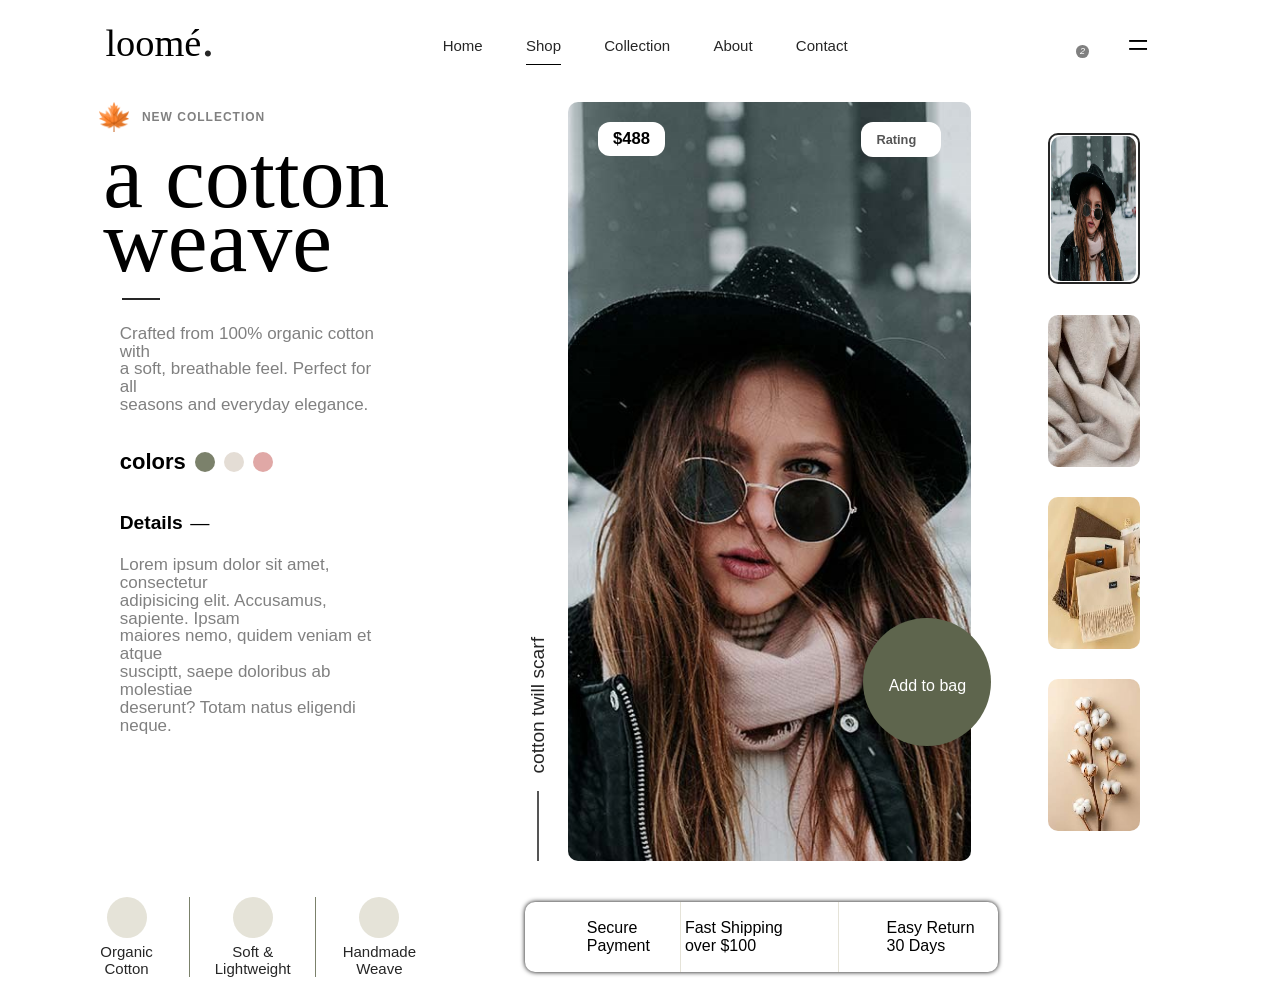
==== Assignment 1/index.html @ da024525 "I have done folder structur" ====
<!doctype html>
<html lang="en">
  <head>
    <meta charset="UTF-8" />
    <meta name="viewport" content="width=device-width, initial-scale=1.0" />
    <title>loomé</title>
    <link rel="stylesheet" href="style.css" />
    <link
      href="https://cdn.jsdelivr.net/npm/remixicon@4.9.0/fonts/remixicon.css"
      rel="stylesheet"
    />
  </head>
  <body>
    <div id="nav">
      <div id="logo-name">loomé<span>.</span></div>
      <div id="nav-links">
        <h2>
          <a href="">Home</a>
          <div class="bottom-border"></div>
        </h2>
        <h2 id="shop">
          <a href="" >Shop</a>
          <div id="shop-border"></div>
        </h2>
        <h2>
          <a href="">Collection</a>
          <div class="bottom-border"></div>
        </h2>
        <h2>
          <a href="">About</a>
          <div class="bottom-border"></div>
        </h2>
        <h2>
          <a href="">Contact</a>
          <div class="bottom-border"></div>
        </h2>
      </div>
      <div id="nav-icons">
        <i class="ri-shopping-bag-line"><div class="product-count">2</div></i>
        <h2>=</h2>
      </div>
    </div>
    <!-- navbaar -->

    <div id="main">
      <div id="main-left">
        <div id="collection">
          <img src="leaf.png" alt="" />
          <h3>NEW COLLECTION</h3>
        </div>
        <h1>
          a cotton <br />
          weave
        </h1>
        <div id="border-bottom"></div>
        <p>
          Crafted from 100% organic cotton with <br />
          a soft, breathable feel. Perfect for all <br />
          seasons and everyday elegance.
        </p>
        <div id="colors">
          <span>colors</span>
          <div class="class" id="color1"></div>
          <div class="class" id="color2"></div>
          <div class="class" id="color3"></div>
        </div>
        <div id="details">Details <span>—</span></div>
        <p id="paragrap">
          Lorem ipsum dolor sit amet, consectetur <br />
          adipisicing elit. Accusamus, sapiente. Ipsam <br />
          maiores nemo, quidem veniam et atque <br />
          susciptt, saepe doloribus ab molestiae <br />
          deserunt? Totam natus eligendi neque.
        </p>
      </div>

      <div id="verticle-text">
        <h3>cotton twill scarf</h3>
        <div id="border"></div>
      </div>
      <div id="main-mid">
          <div id="price">$488</div>
          <div id="rating">Rating<i class="ri-star-s-fill"></i><i class="ri-star-s-fill"></i><i class="ri-star-s-fill"></i><i class="ri-star-s-fill"></i><i class="ri-star-s-fill"></i></div>
          <div id="circle"><i class="ri-shopping-bag-line"></i> <span>Add to bag</span></div>
      </div>
      <div id="main-right">
        <div class="image" id="image1"><img src="girl.jpg" alt="" /></div>
        <div class="image" id="image2"><img src="image1.jpg" alt="" /></div>
        <div class="image" id="image3"><img src="image2.jpg" alt="" /></div>
        <div class="image" id="image4"><img src="image3.jpg" alt="" /></div>
      </div>
    </div>

    <div id="footer">
      <div id="left-footer">
        <div class="footer-image" id="last-div">
          <i class="ri-leaf-line"></i>
          <span>Organic <br />Cotton</span>
        </div>

        <div class="footer-image" id="last-div">
          <i class="ri-leaf-line"></i>
          <span>Soft & <br />Lightweight</span>
        </div>
        <div class="footer-image">
          <i class="ri-leaf-line"></i>
          <span>Handmade <br />Weave</span>
        </div>
      </div>
      <div id="right-footer">
        <div id="right-div1" class="right-divs">
           <img src="https://icons.veryicon.com/png/o/business/bank-related-2/endorsement-guarantee-1.png" alt="">
          <span>Secure <br />Payment</span>
        </div>
        <div id="right-div2" class="right-divs">
           <img src="https://www.metzgerei.de/media/08/19/0b/1669625310/iconversand.png" alt="">
          <span>Fast Shipping<br/> over $100</span>
        </div>
        <div id="right-div3" class="right-divs">
           <img src="https://i.pinimg.com/136x136/24/74/af/2474af4ef27833a67f652222ea26c55b.jpg" alt="">
          <span>Easy Return<br />30 Days</span>
        </div>
      </div>
    </div>
  </body>
</html>
---- Assignment 1/style.css ----
*{
    margin: 0;
    padding: 0;
    box-sizing: border-box;
}
html,
body{
    height: 100%;
    width: 100%;
}

#nav{
    height: 30px;
    width: 100%;
    /* background-color: rgb(158, 158, 62); */
    display: flex;
    justify-content: space-around;
    align-items: center;
    padding: 3vw 2vw;
}

#logo-name{
    font-size: 3vw;
}
#logo-name span{
    font-size: 4vw;
    color: #262626;
    
}

#nav-links{
    width: 40%;
    margin: 0 2vw;
    /* background-color: yellow; */
    display: flex;
    justify-content: space-evenly;
    align-items: center;
}
#nav-links a{
    text-decoration: none;
    font-size: 15px;
    font-family: Arial, Helvetica, sans-serif;
    font-weight: lighter;
    color: #262626;
}
#shop-border{
    margin-top: 10px;
    height: 1.6px;
    width: 100%;
    background-color: black;
    opacity: 1;
    cursor: pointer;
    transition: 1s;
}
#shop:hover #shop-border{
    opacity: 0;
    transition: 1s;
}
#nav-links h2{
    /* background-color: yellow; */
    margin-top: 2vw;
    display: flex;
    flex-direction: column;
    cursor: pointer;
}
.bottom-border{
    margin-top: 10px;
    height: 1.6px;
    width: 100%;
    background-color: black;
    opacity: 0;
    cursor: pointer;
    transition: 1s;
}
#nav-links h2:hover .bottom-border{
    opacity: 1;
    transition: .8s
}

#nav-icons{
    display: flex;
    /* background-color: yellow; */
    justify-content: space-between;
    align-items: center;
    margin-top: 1vw;
}
#nav-icons h2{
    margin: 0 2vw;
    font-size: 3vw;
    font-weight: 500;
}

#nav-icons i{
    position: relative;
    margin: 0 1vw;
    font-size: 2vw;
    font-weight: lighter;
    /* background-color: #262626; */
    
}

.product-count{
    font-family: Arial, Helvetica, sans-serif;
    background-color: gray;
    border-radius: 50%;
    display: flex;
    justify-content: center;
    align-items: center;
    height: 1vw;
    width: 1vw;
    position: absolute;
    top: -5%;
    right: -5%;
    color: white;
    font-size: 9px;
}
/* navbaar done */

#main{
    width: 90%;
    margin-left: 5%;
    height: 90%;
    padding: 2vw 0vw;
    /* background-color: #262626; */
    display: flex;
    justify-content: space-evenly;
}

#main-left{
    width: 33%;
    height: 100%;
    /* background-color: antiquewhite; */
}
#collection{
    display: flex;
    justify-content: center;
    align-items: center;
    width: 15vw;
    height: 30px;
    /* background-color: yellow; */
    margin-left: 15px;
}
#collection img{
    height: 30px;
    margin: 0 1vw;
}
#collection h3{
    font-family: Arial, Helvetica, sans-serif;
    font-size: 12px;
    color: gray;
    font-weight: light;
    letter-spacing: 1px;
    
}

#main-left h1{
    font-size: 7vw;
    margin: 1vw 3vw;
    line-height: 5vw;
    font-weight: 500;
    
}
#border-bottom{
    margin: 25px 57px;
    height: 1.5px;
    width: 3vw;
    background-color: #262626;
}

#main-left p{
    margin: 20px 55px;
    font-family: Arial, Helvetica, sans-serif;
    font-size: 17px;
    line-height: 1.4vw;
    color: gray;
}
#colors{
    /* background-color: #262626; */
    width: 12vw;
    display: flex;
    justify-content: space-between;
    align-items: center;
    margin: 35px 55px;
    font-weight: bolder;
    font-size: 22px;
    font-family: Arial, Helvetica, sans-serif;
}

.class{
    width: 20px;
    height: 20px;
    border-radius: 50%;
    background-color: yellow;
    margin: 0 0px;
}

#color1{
    background-color: #7B816B;
}
#color2{
    background-color: #E4DDD5;
}
#color3{
    background-color: #E0A8A6;
}

#details{
    margin: 20px 55px;
    font-family: Arial, Helvetica, sans-serif;
    font-weight: bold;
    display: flex;
    justify-content: space-between;
    align-items: center;
    width: 7vw;
    height: 2vw;
    font-size: 1.5vw;
    /* background-color: aqua; */
}
#details span{
    font-weight: lighter;
}


#verticle-text{
    display: flex;
    flex-direction: column;
    align-items: center;
    justify-content: flex-end; /* neeche */
    gap: 18px;
    width: 5%;
    height: 100%;
    /* background-color: antiquewhite; */
    margin-left: 5vw;
}
#verticle-text h3{
    font-family: Arial, Helvetica, sans-serif;
    writing-mode: vertical-rl;
    transform: rotate(180deg); /* text direction sahi */
    color: #262626;
    font-size: 1.5vw;
    font-weight: 500;
    margin: 0;
}

#border{
    width: 2px;
    height: 70px;
    background-color: #555;
}



























#main-mid{
    width: 35%;
    border-radius: 10px;
    height: 100%;
    background-color: antiquewhite;
    background-image: url(girl.jpg);
    background-position: center;
    background-size: cover;
    margin-right: 5vw;
    display: flex;
    justify-content: space-between;
    padding: 20px 30px;
    position: relative;
}
#price{
    background-color: #FFFFFF;
    height: fit-content;
    border-radius: 12px;
    font-weight: bold;
    font-size: 1.3vw;
    font-family: Arial, Helvetica, sans-serif;
    padding: 7px 15px;
}
#rating{
    background-color: #FFFFFF;
    color: #555;
    height: fit-content;
    border-radius: 12px;
    font-weight: bold;
    font-size: 1vw;
    font-family: Arial, Helvetica, sans-serif;
    padding: 10px 15px;
}
#rating i{
    color: #7B816B;
    margin: 0 1px;
}
#circle{
    position: absolute;
    align-items: center;
    justify-content: center;
    background-color: #5E654D;
    border-radius: 50%;
    color: white;
    right: -5%;
    top: 68%;
    display: flex;
    flex-direction: column;
    justify-content: center;
    align-items: center;
    height: 10vw;
    width: 10vw;
    font-family: Arial, Helvetica, sans-serif;
}
#circle i{
    font-size: 1.3vw;
    
}
#circle span{
    margin-top: 8px;
}




#main-right{
    /* margin-left: 30px; */
    width: 10%;
    height: 100%;
    /* background-color: antiquewhite; */
    display: flex;
    flex-direction: column;
    justify-content: space-evenly;
    align-items: center;
    margin-right: 5vw;
} 
#image1{
    border: 2px solid #262626;
    display: flex;
    justify-content: center;
    align-items: center;
    
}
#image1 img{
    background-position: center;
    background-size: contain;
    overflow: hidden;
    width: 97%;
    height: 98%;
    border-radius: 10px;
}

.image{
    height: 20%;
    width: 80%;
    overflow: hidden;
    border-radius: 10px;

}
.image img{
    width: 100%;
    height: 100%;
    background-size: cover;
    overflow: hidden;
    background-position: center;
    transition: 1s;

}
.image:hover{
    border: 2px solid #262626;
    scale: 1.2;
    transition: 1s;
    
}

#footer{
    margin-left: 5%;
    width: 73%;
    height: 100px;
    /* background-color: #262626; */
    display: flex;
    justify-content: space-between;
    align-items: center;
}


#left-footer{
    width: 45%;
    height: 80%;
    /* background-color: red; */
    display: flex;
    justify-content: flex-start;
    align-items: center;
}
.footer-image{
    width: 30%;
    height: 100%;
    /* background-color: #7B816B; */
    /* margin: 20px; */
    /* border-right: 1px solid #7B816B; */
    display: flex;
    flex-direction: column;
    justify-content: space-between;
    align-items: center;
    text-align: center;
    font-family: Arial, Helvetica, sans-serif;
}
.footer-image i{
    display: flex;
    justify-content: center;
    align-items: center;
    height: 60px;
    width: 40px;
    color: gray;
    /* padding: 5px; */
    font-size: 1.5vw;
    background-color: #E5E3D8;
    border-radius: 50%;
}
.footer-image span{
    /* background-color: red; */
    font-size: 15px;
    color: #262626;
    margin-top: 5px;
}
#last-div{
   border-right: 1px solid #7B816B;
}

#right-footer{
    display: flex;
    align-items: center;
    justify-content: space-evenly;
    /* background-color: rgb(69, 19, 19); */
    margin-left: 0vw;
    width: 37vw;
    height: 70px;
    border-radius: 10px;
    box-shadow: 0 0 5px 0px;
}

#right-last-div{
    display: flex;
    justify-content: space-between;
    align-items: center;
    width: 30%;
    height: 100%;
}
.right-divs{
    display: flex;
    align-items: center;
    justify-content: space-evenly;
    margin: 0 2px;
    width: 35vw;
    height: 70px;
    /* background-color: yellow; */
}
.right-divs img{
    height: 40px;
}
.right-divs span{
    font-family: Arial, Helvetica, sans-serif;
}
#right-div2, #right-div1{
    border-right: 1px solid #E5E3D8;
}

#right-div2 {
    justify-content: flex-start;
}
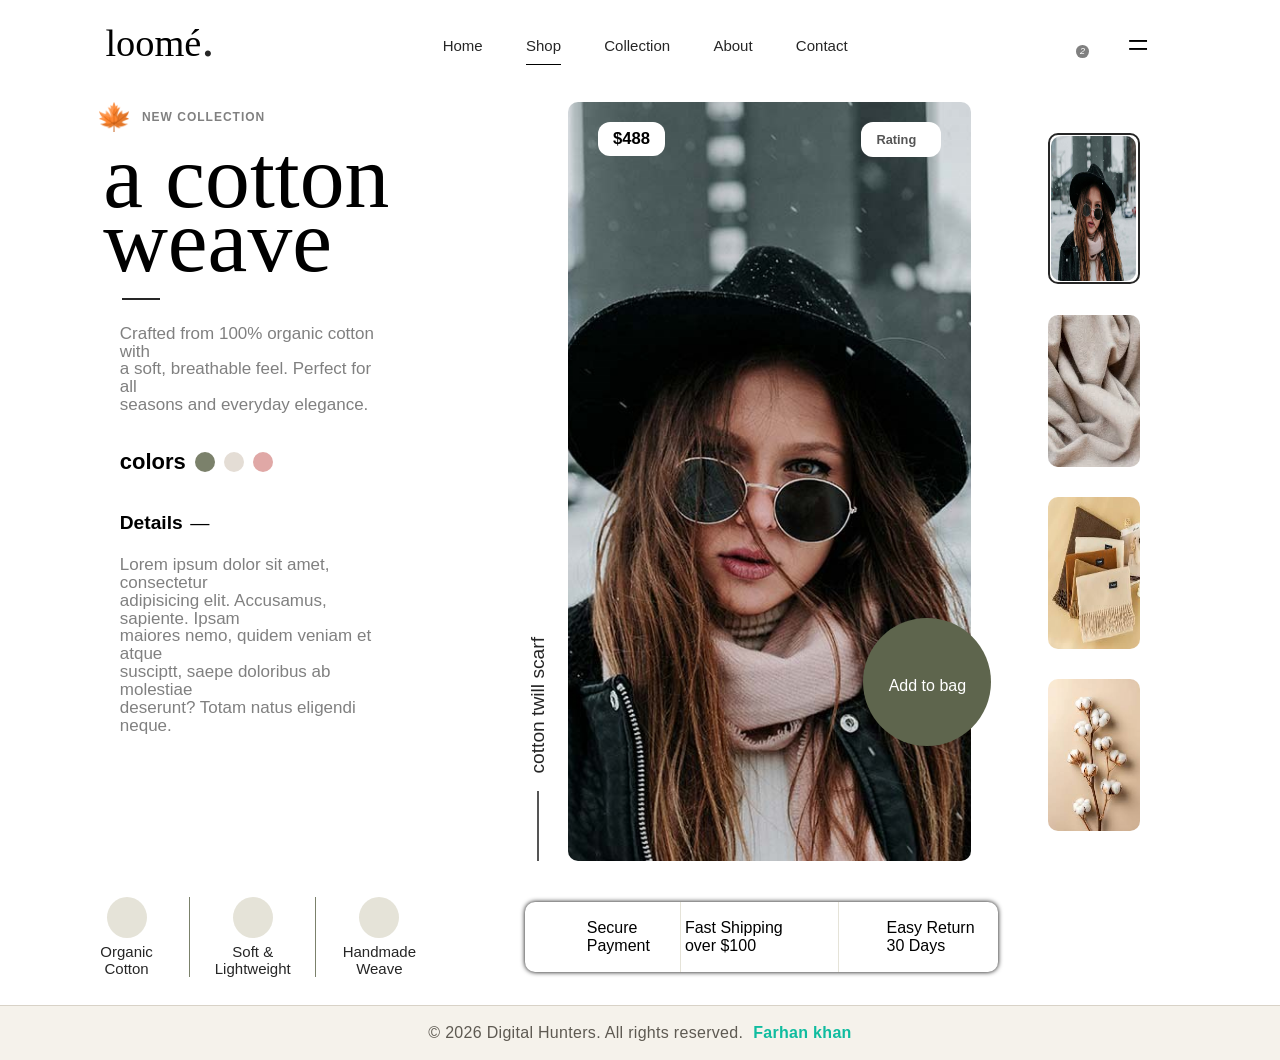
==== commit 29c17f07: "I have done this assignment 2" ====
--- a/Assignment 1/index.html
+++ b/Assignment 1/index.html
@@ -122,5 +122,8 @@
         </div>
       </div>
     </div>
+    <div id="all-rights">
+      <p>© 2026 Digital Hunters. All rights reserved. <a href="https://x.com/FarhanK43883">Farhan khan</a></p>
+    </div>
   </body>
 </html>
--- a/Assignment 1/style.css
+++ b/Assignment 1/style.css
@@ -248,32 +248,6 @@
     background-color: #555;
 }
 
-
-
-
-
-
-
-
-
-
-
-
-
-
-
-
-
-
-
-
-
-
-
-
-
-
-
 #main-mid{
     width: 35%;
     border-radius: 10px;
@@ -450,7 +424,7 @@
     /* background-color: rgb(69, 19, 19); */
     margin-left: 0vw;
     width: 37vw;
-    height: 70px;
+    height: auto;
     border-radius: 10px;
     box-shadow: 0 0 5px 0px;
 }
@@ -463,6 +437,7 @@
     height: 100%;
 }
 .right-divs{
+    font-family: Arial, Helvetica, sans-serif;
     display: flex;
     align-items: center;
     justify-content: space-evenly;
@@ -485,3 +460,41 @@
     justify-content: flex-start;
 }
 
+
+#all-rights{
+    width:100%;
+    font-family: Arial, Helvetica, sans-serif;
+    margin-top:18px;
+    padding:18px 25px;
+    display:flex;
+    justify-content:center;
+    align-items:center;
+    background:#f5f2eb;
+    border-top:1px solid #d8d2c7;
+}
+
+/* TEXT */
+
+#all-rights p{
+    color:#5e5a52;
+    font-size:16px;
+    letter-spacing:0.3px;
+    display:flex;
+    align-items:center;
+    gap:10px;
+}
+
+/* LINK */
+
+#all-rights p a{
+    color:#0FBC9F;
+    text-decoration:none;
+    font-weight:600;
+    transition:0.3s;
+}
+
+/* HOVER */
+
+#all-rights p a:hover{
+    color:#0b8f79;
+}
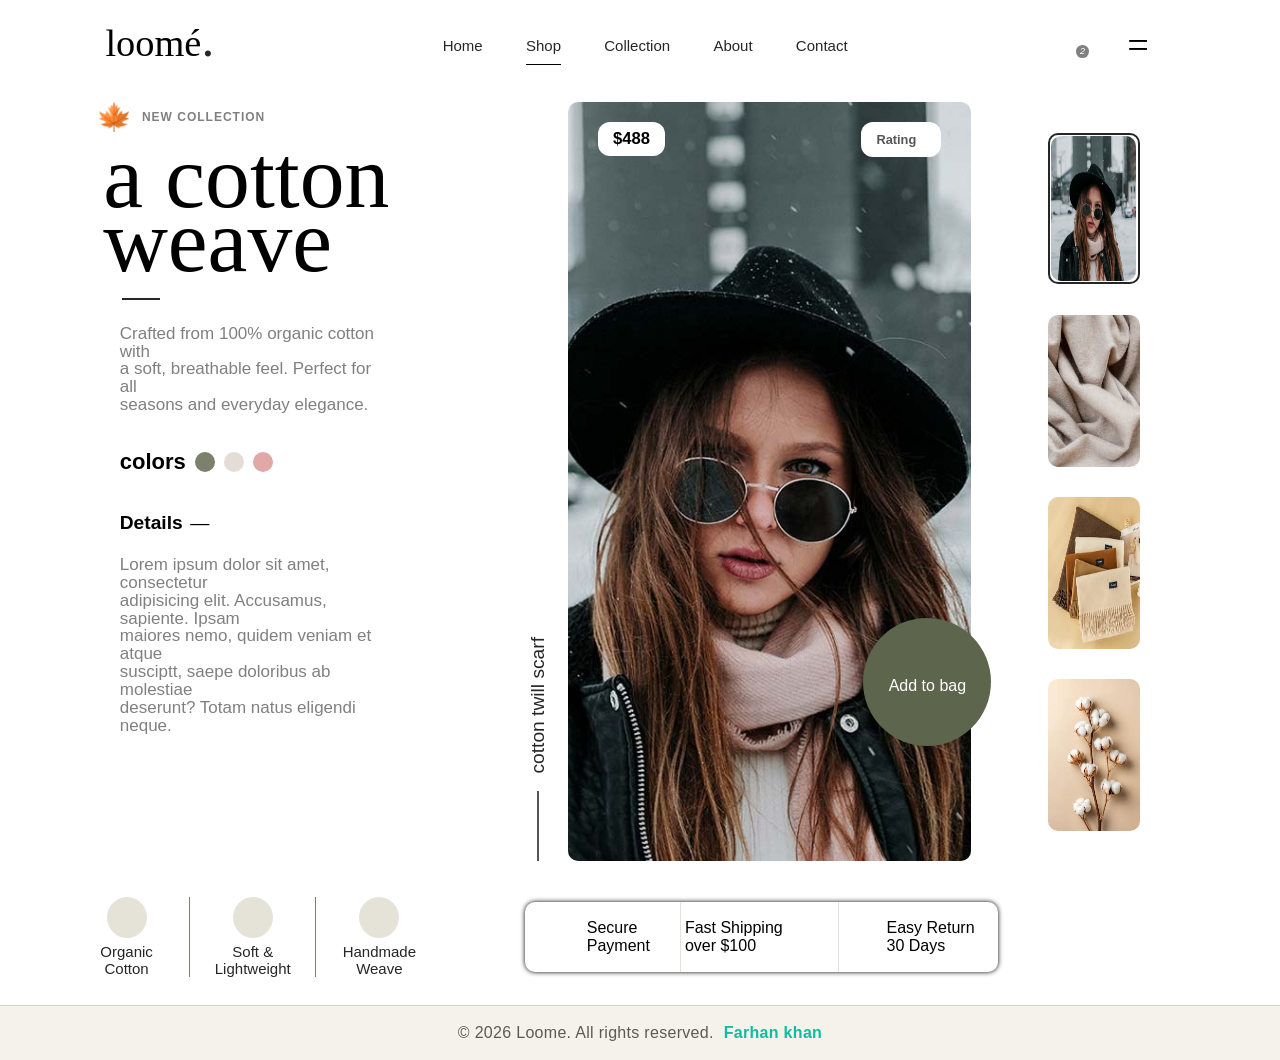
==== commit 80196b48: "I have done this assignment 2" ====
--- a/Assignment 1/index.html
+++ b/Assignment 1/index.html
@@ -123,7 +123,7 @@
       </div>
     </div>
     <div id="all-rights">
-      <p>© 2026 Digital Hunters. All rights reserved. <a href="https://x.com/FarhanK43883">Farhan khan</a></p>
+      <p>© 2026 Loome. All rights reserved. <a href="https://x.com/FarhanK43883">Farhan khan</a></p>
     </div>
   </body>
 </html>
